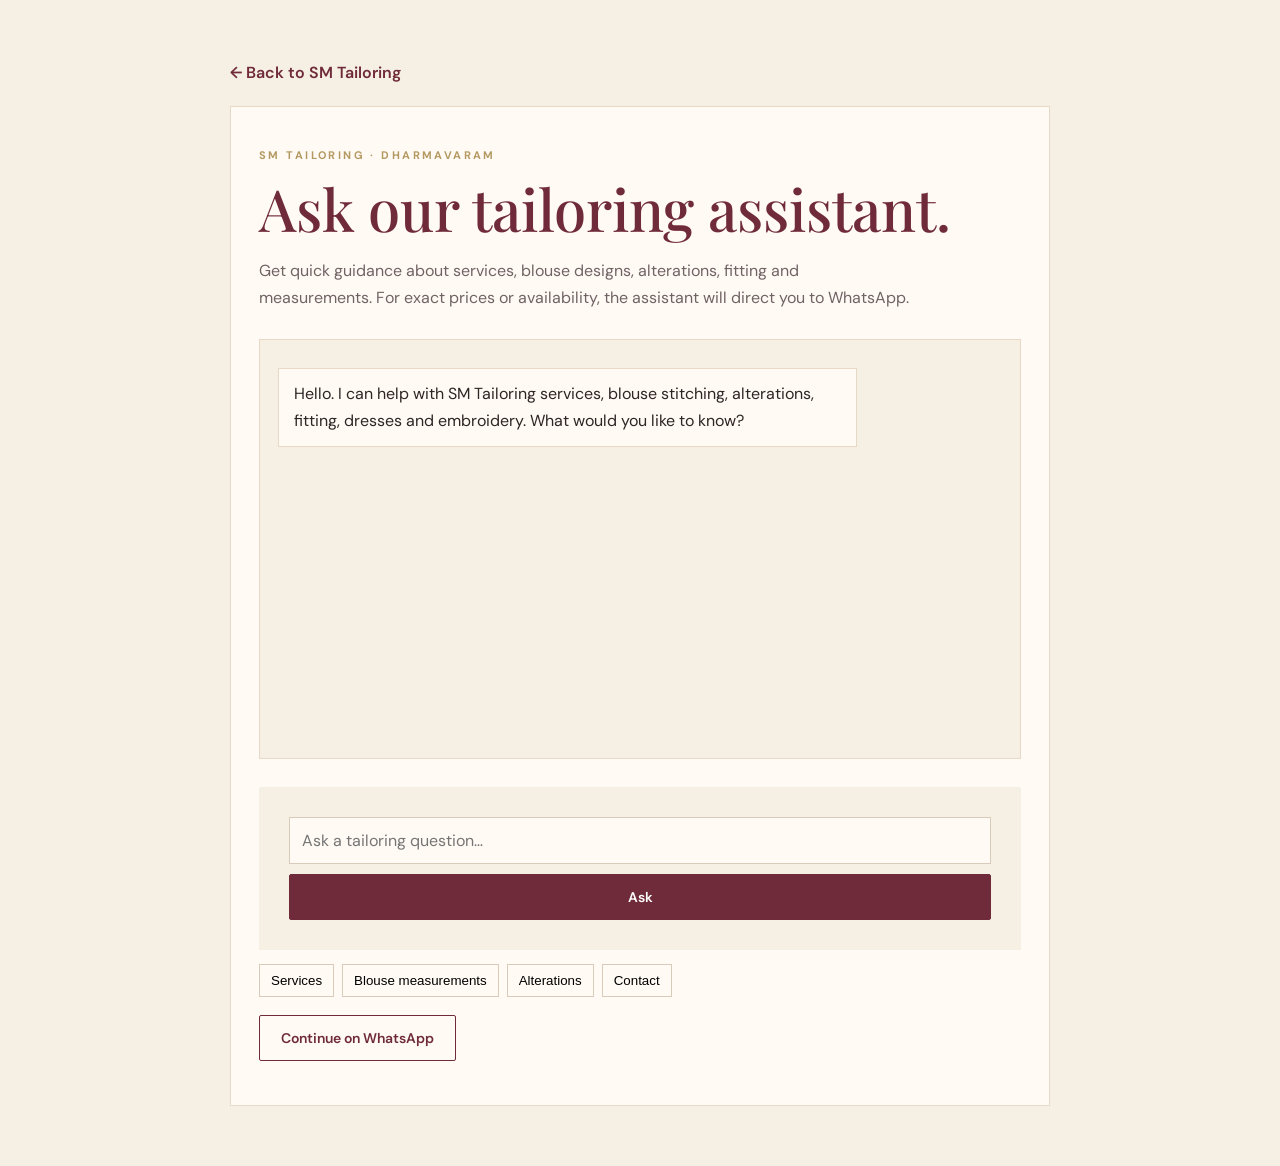
==== ai-assistant.html @ 82d3157c "feat: add free LLM tailoring assistant" ====
<!doctype html>
<html lang="en">
<head>
<meta charset="utf-8">
<meta name="viewport" content="width=device-width,initial-scale=1">
<title>AI Tailoring Assistant | SM Tailoring</title>
<meta name="description" content="Ask the SM Tailoring assistant about blouse stitching, alterations, dresses, embroidery and fitting.">
<link rel="stylesheet" href="style.css">
<style>
.assistant-page{min-height:100vh;padding:60px 7%;background:var(--ivory)}
.assistant-shell{max-width:820px;margin:auto}
.assistant-card{background:var(--white);border:1px solid #e7d9c6;padding:28px}
.assistant-title{font:500 clamp(38px,6vw,58px)/1.1 'Playfair Display',serif;color:var(--burgundy);margin:12px 0 18px}
.assistant-note{color:var(--muted);max-width:650px}
.chat{height:420px;overflow:auto;margin:28px 0;padding:18px;background:var(--ivory);border:1px solid #e7d9c6}
.msg{max-width:80%;padding:12px 15px;margin:10px 0;white-space:pre-wrap}
.msg.assistant{background:var(--white);border:1px solid #e7d9c6}
.msg.user{margin-left:auto;background:var(--burgundy);color:white}
.assistant-form{display:flex;gap:10px}
.assistant-form input{margin:0}
.assistant-form button{flex:0 0 auto}
.quick{display:flex;gap:8px;flex-wrap:wrap;margin-top:14px}
.quick button{border:1px solid #d8cbb9;background:var(--white);padding:8px 11px;cursor:pointer}
.back{display:inline-block;margin-bottom:20px;color:var(--burgundy);text-decoration:none;font-weight:600}
@media(max-width:600px){.assistant-page{padding:35px 5%}.assistant-card{padding:20px}.chat{height:380px}.assistant-form{flex-direction:column}.assistant-form button{width:100%}}
</style>
</head>
<body>
<main class="assistant-page">
<div class="assistant-shell">
<a class="back" href="index.html">← Back to SM Tailoring</a>
<div class="assistant-card">
<p class="eyebrow">SM TAILORING · DHARMAVARAM</p>
<h1 class="assistant-title">Ask our tailoring assistant.</h1>
<p class="assistant-note">Get quick guidance about services, blouse designs, alterations, fitting and measurements. For exact prices or availability, the assistant will direct you to WhatsApp.</p>

<div id="chat" class="chat" aria-live="polite">
<div class="msg assistant">Hello. I can help with SM Tailoring services, blouse stitching, alterations, fitting, dresses and embroidery. What would you like to know?</div>
</div>

<form id="assistant-form" class="assistant-form">
<input id="message" maxlength="1000" autocomplete="off" placeholder="Ask a tailoring question…" required>
<button class="button primary" type="submit">Ask</button>
</form>

<div class="quick">
<button type="button" data-question="What services do you provide?">Services</button>
<button type="button" data-question="What measurements are usually needed for a blouse?">Blouse measurements</button>
<button type="button" data-question="Can you alter an existing blouse?">Alterations</button>
<button type="button" data-question="How can I contact SM Tailoring?">Contact</button>
</div>

<p style="margin-top:18px"><a class="button secondary" href="https://wa.me/919177787592?text=Hello%20SM%20Tailoring%2C%20I%20used%20your%20AI%20assistant%20and%20would%20like%20to%20ask%20about%20an%20order." target="_blank" rel="noopener">Continue on WhatsApp</a></p>
</div>
</div>
</main>
<script>
const chat=document.querySelector('#chat');
const form=document.querySelector('#assistant-form');
const input=document.querySelector('#message');

function addMessage(text,type){
  const el=document.createElement('div');
  el.className='msg '+type;
  el.textContent=text;
  chat.appendChild(el);
  chat.scrollTop=chat.scrollHeight;
}

async function ask(message){
  addMessage(message,'user');
  input.value='';
  input.disabled=true;
  form.querySelector('button').disabled=true;
  addMessage('Thinking…','assistant');
  const thinking=chat.lastElementChild;

  try{
    const response=await fetch('/api/chat',{
      method:'POST',
      headers:{'Content-Type':'application/json'},
      body:JSON.stringify({message})
    });
    const data=await response.json();
    thinking.remove();
    if(!response.ok) throw new Error(data.error||'Request failed');
    addMessage(data.answer,'assistant');
  }catch(error){
    thinking.remove();
    addMessage(error.message||'The assistant is temporarily unavailable. Please use WhatsApp.','assistant');
  }finally{
    input.disabled=false;
    form.querySelector('button').disabled=false;
    input.focus();
  }
}

form.addEventListener('submit',event=>{
  event.preventDefault();
  const message=input.value.trim();
  if(message) ask(message);
});

document.querySelectorAll('[data-question]').forEach(button=>{
  button.addEventListener('click',()=>ask(button.dataset.question));
});
</script>
</body>
</html>
---- style.css ----
@import url('https://fonts.googleapis.com/css2?family=DM+Sans:wght@400;500;600;700&family=Playfair+Display:ital,wght@0,500;0,600;1,500;1,600&display=swap');
:root{--ivory:#f5efe4;--burgundy:#702b3a;--gold:#b49a62;--ink:#2e2525;--muted:#706365;--white:#fffaf4}*{box-sizing:border-box}html{scroll-behavior:smooth}body{margin:0;background:var(--ivory);color:var(--ink);font-family:'DM Sans',sans-serif;line-height:1.65}a{color:inherit}.site-header{height:auto;min-height:90px;padding:18px 7%;display:flex;align-items:center;justify-content:space-between;gap:24px;background:var(--white);position:sticky;top:0;z-index:5;border-bottom:1px solid #e9dfd1}.brand{display:flex;gap:12px;align-items:center;text-decoration:none}.monogram{display:grid;place-items:center;border:1px solid var(--gold);color:var(--burgundy);font-family:'Playfair Display',serif;font-size:24px;width:54px;height:54px;border-radius:50%}.brand b{display:block;letter-spacing:.13em;font-size:14px;color:var(--burgundy)}.brand small{display:block;font-size:11px;color:var(--muted)}.nav{display:flex;align-items:center;gap:28px}.nav a{text-decoration:none;font-size:14px}.nav a:hover{color:var(--burgundy)}.nav .nav-cta{background:var(--burgundy);color:white;padding:11px 18px;border-radius:2px}.menu-toggle{display:none;background:none;border:0;font-size:25px;color:var(--burgundy)}.hero{padding:85px 9%;min-height:560px;display:grid;grid-template-columns:1.1fr .9fr;align-items:center;gap:40px;background:linear-gradient(110deg,var(--ivory) 50%,#eee2d2 50%)}.eyebrow{font-size:11px;letter-spacing:.22em;font-weight:700;color:var(--gold)}h1,h2{font-family:'Playfair Display',serif;font-weight:500;line-height:1.12;color:var(--burgundy)}h1{font-size:clamp(48px,6vw,78px);margin:16px 0}h1 em{color:var(--gold)}h2{font-size:clamp(36px,4vw,52px);margin:12px 0 24px}.hero-content>p:not(.eyebrow){max-width:490px;color:var(--muted);font-size:17px}.actions{display:flex;gap:14px;flex-wrap:wrap;margin-top:28px}.button{display:inline-block;padding:13px 21px;border:1px solid var(--burgundy);font:600 14px 'DM Sans',sans-serif;text-decoration:none;cursor:pointer;border-radius:2px}.primary{background:var(--burgundy);color:white}.secondary{color:var(--burgundy);background:transparent}.button:hover{filter:brightness(1.1)}.hero-art{min-height:350px;display:grid;place-items:center;position:relative;border:1px solid #d3bf9b;background:radial-gradient(ellipse at center,#fffaf4 0 35%,#e8d7c2 36% 60%,#d8c1a4 61%);border-radius:48% 48% 3px 3px}.thread-circle{width:190px;height:190px;border:1px solid var(--gold);outline:12px solid #b49a6220;border-radius:50%;display:grid;place-items:center;font:italic 65px 'Playfair Display',serif;color:var(--burgundy)}.hero-art>span{position:absolute;bottom:20px;letter-spacing:.2em;text-transform:uppercase;font-size:10px;color:var(--burgundy)}.section{padding:85px 9%}.intro{text-align:center;background:var(--white)}.intro-copy{max-width:720px;margin:0 auto;color:var(--muted)}.services{text-align:center}.service-grid{display:grid;grid-template-columns:repeat(3,1fr);gap:18px;text-align:left;margin-top:40px}.service-grid article{padding:28px;background:var(--white);border:1px solid #e7d9c6;min-height:190px}.service-grid article span{color:var(--gold);font-size:12px;letter-spacing:.15em}.service-grid h3{font:500 23px 'Playfair Display',serif;color:var(--burgundy);margin:14px 0 8px}.service-grid p{font-size:14px;color:var(--muted);margin:0}.quote-band{padding:48px 20px;background:var(--burgundy);text-align:center;color:var(--ivory);font:italic 30px 'Playfair Display',serif}.contact{display:grid;grid-template-columns:1fr 1fr;gap:70px;background:var(--white)}.contact p{color:var(--muted)}.contact strong{color:var(--ink)}form{padding:30px;background:var(--ivory);display:flex;flex-direction:column;gap:9px}form h3{font:500 27px 'Playfair Display',serif;color:var(--burgundy);margin:0 0 10px}label{font-size:13px;font-weight:600}input,select,textarea{font:16px 'DM Sans',sans-serif;padding:12px;border:1px solid #d8cbb9;background:var(--white);width:100%;margin-bottom:8px}form small{font-size:12px;color:var(--muted)}footer{display:flex;justify-content:space-between;align-items:center;padding:28px 7%;gap:20px;background:var(--ivory);font-size:12px;color:var(--muted)}.footer-brand{transform:scale(.9);transform-origin:left center}@media(max-width:800px){.site-header{padding:14px 5%;flex-wrap:wrap}.menu-toggle{display:block}.nav{display:none;width:100%;flex-direction:column;align-items:stretch;gap:0}.nav.open{display:flex}.nav a{padding:12px 0}.nav .nav-cta{text-align:center;margin-top:8px}.hero{grid-template-columns:1fr;padding:60px 7%;gap:35px}.hero-art{min-height:270px}.section{padding:65px 7%}.service-grid{grid-template-columns:repeat(2,1fr)}.contact{grid-template-columns:1fr;gap:35px}footer{flex-direction:column;align-items:flex-start}}@media(max-width:480px){.service-grid{grid-template-columns:1fr}.quote-band{font-size:24px}.brand small{font-size:10px}footer{padding:24px 6%}}@media(prefers-reduced-motion:reduce){html{scroll-behavior:auto}}
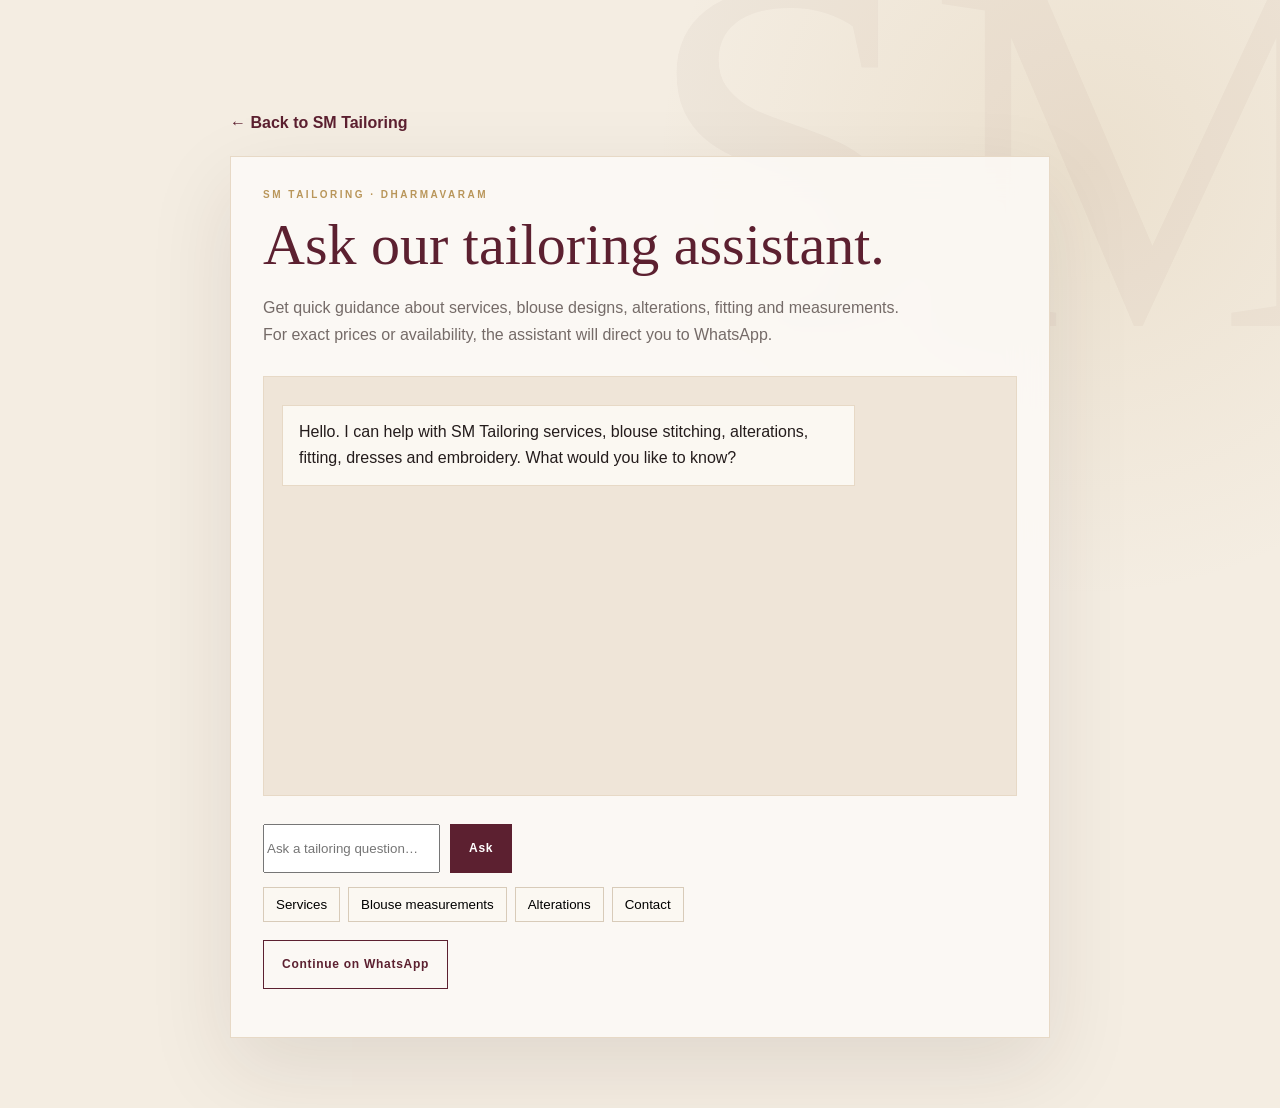
==== commit c83eb77b: "Polish AI assistant page and fix theme variables" ====
--- a/ai-assistant.html
+++ b/ai-assistant.html
@@ -7,23 +7,23 @@
 <meta name="description" content="Ask the SM Tailoring assistant about blouse stitching, alterations, dresses, embroidery and fitting.">
 <link rel="stylesheet" href="style.css">
 <style>
-.assistant-page{min-height:100vh;padding:60px 7%;background:var(--ivory)}
+.assistant-page{min-height:100vh;padding:110px 7% 70px;background:radial-gradient(circle at 85% 15%,rgba(185,149,88,.14),transparent 30%),var(--cream);position:relative;overflow:hidden}.assistant-page:before{content:'SM';position:absolute;right:-8vw;top:-8vw;font:500 40vw/1 'Playfair Display',serif;color:rgba(91,31,50,.035);pointer-events:none}
 .assistant-shell{max-width:820px;margin:auto}
-.assistant-card{background:var(--white);border:1px solid #e7d9c6;padding:28px}
-.assistant-title{font:500 clamp(38px,6vw,58px)/1.1 'Playfair Display',serif;color:var(--burgundy);margin:12px 0 18px}
+.assistant-card{position:relative;z-index:1;background:rgba(252,250,246,.88);backdrop-filter:blur(18px);border:1px solid #e7d9c6;padding:32px;box-shadow:0 30px 80px rgba(50,27,25,.10)}
+.assistant-title{font:500 clamp(38px,6vw,58px)/1.1 'Playfair Display',serif;color:var(--wine);margin:12px 0 18px}
 .assistant-note{color:var(--muted);max-width:650px}
-.chat{height:420px;overflow:auto;margin:28px 0;padding:18px;background:var(--ivory);border:1px solid #e7d9c6}
-.msg{max-width:80%;padding:12px 15px;margin:10px 0;white-space:pre-wrap}
-.msg.assistant{background:var(--white);border:1px solid #e7d9c6}
-.msg.user{margin-left:auto;background:var(--burgundy);color:white}
+.chat{height:420px;overflow:auto;margin:28px 0;padding:18px;background:#efe5d8;border:1px solid #e7d9c6;scroll-behavior:smooth}
+.msg{max-width:80%;padding:13px 16px;margin:10px 0;white-space:pre-wrap;animation:assistantIn .45s cubic-bezier(.22,1,.36,1)}
+.msg.assistant{background:var(--paper);border:1px solid #e7d9c6}
+.msg.user{margin-left:auto;background:var(--wine);color:white}
 .assistant-form{display:flex;gap:10px}
 .assistant-form input{margin:0}
 .assistant-form button{flex:0 0 auto}
 .quick{display:flex;gap:8px;flex-wrap:wrap;margin-top:14px}
-.quick button{border:1px solid #d8cbb9;background:var(--white);padding:8px 11px;cursor:pointer}
-.back{display:inline-block;margin-bottom:20px;color:var(--burgundy);text-decoration:none;font-weight:600}
+.quick button{border:1px solid #d8cbb9;background:var(--paper);padding:9px 12px;cursor:pointer;transition:transform .3s,background .3s}.quick button:hover{transform:translateY(-2px);background:#fff}
+.back{display:inline-block;margin-bottom:20px;color:var(--wine);text-decoration:none;font-weight:600}
 @media(max-width:600px){.assistant-page{padding:35px 5%}.assistant-card{padding:20px}.chat{height:380px}.assistant-form{flex-direction:column}.assistant-form button{width:100%}}
-</style>
+@keyframes assistantIn{from{opacity:0;transform:translateY(8px)}to{opacity:1;transform:none}}@media(prefers-reduced-motion:reduce){.msg,.quick button{animation:none;transition:none}}\n</style>
 </head>
 <body>
 <main class="assistant-page">
--- a/style.css
+++ b/style.css
@@ -1,2 +1,15 @@
-@import url('https://fonts.googleapis.com/css2?family=DM+Sans:wght@400;500;600;700&family=Playfair+Display:ital,wght@0,500;0,600;1,500;1,600&display=swap');
-:root{--ivory:#f5efe4;--burgundy:#702b3a;--gold:#b49a62;--ink:#2e2525;--muted:#706365;--white:#fffaf4}*{box-sizing:border-box}html{scroll-behavior:smooth}body{margin:0;background:var(--ivory);color:var(--ink);font-family:'DM Sans',sans-serif;line-height:1.65}a{color:inherit}.site-header{height:auto;min-height:90px;padding:18px 7%;display:flex;align-items:center;justify-content:space-between;gap:24px;background:var(--white);position:sticky;top:0;z-index:5;border-bottom:1px solid #e9dfd1}.brand{display:flex;gap:12px;align-items:center;text-decoration:none}.monogram{display:grid;place-items:center;border:1px solid var(--gold);color:var(--burgundy);font-family:'Playfair Display',serif;font-size:24px;width:54px;height:54px;border-radius:50%}.brand b{display:block;letter-spacing:.13em;font-size:14px;color:var(--burgundy)}.brand small{display:block;font-size:11px;color:var(--muted)}.nav{display:flex;align-items:center;gap:28px}.nav a{text-decoration:none;font-size:14px}.nav a:hover{color:var(--burgundy)}.nav .nav-cta{background:var(--burgundy);color:white;padding:11px 18px;border-radius:2px}.menu-toggle{display:none;background:none;border:0;font-size:25px;color:var(--burgundy)}.hero{padding:85px 9%;min-height:560px;display:grid;grid-template-columns:1.1fr .9fr;align-items:center;gap:40px;background:linear-gradient(110deg,var(--ivory) 50%,#eee2d2 50%)}.eyebrow{font-size:11px;letter-spacing:.22em;font-weight:700;color:var(--gold)}h1,h2{font-family:'Playfair Display',serif;font-weight:500;line-height:1.12;color:var(--burgundy)}h1{font-size:clamp(48px,6vw,78px);margin:16px 0}h1 em{color:var(--gold)}h2{font-size:clamp(36px,4vw,52px);margin:12px 0 24px}.hero-content>p:not(.eyebrow){max-width:490px;color:var(--muted);font-size:17px}.actions{display:flex;gap:14px;flex-wrap:wrap;margin-top:28px}.button{display:inline-block;padding:13px 21px;border:1px solid var(--burgundy);font:600 14px 'DM Sans',sans-serif;text-decoration:none;cursor:pointer;border-radius:2px}.primary{background:var(--burgundy);color:white}.secondary{color:var(--burgundy);background:transparent}.button:hover{filter:brightness(1.1)}.hero-art{min-height:350px;display:grid;place-items:center;position:relative;border:1px solid #d3bf9b;background:radial-gradient(ellipse at center,#fffaf4 0 35%,#e8d7c2 36% 60%,#d8c1a4 61%);border-radius:48% 48% 3px 3px}.thread-circle{width:190px;height:190px;border:1px solid var(--gold);outline:12px solid #b49a6220;border-radius:50%;display:grid;place-items:center;font:italic 65px 'Playfair Display',serif;color:var(--burgundy)}.hero-art>span{position:absolute;bottom:20px;letter-spacing:.2em;text-transform:uppercase;font-size:10px;color:var(--burgundy)}.section{padding:85px 9%}.intro{text-align:center;background:var(--white)}.intro-copy{max-width:720px;margin:0 auto;color:var(--muted)}.services{text-align:center}.service-grid{display:grid;grid-template-columns:repeat(3,1fr);gap:18px;text-align:left;margin-top:40px}.service-grid article{padding:28px;background:var(--white);border:1px solid #e7d9c6;min-height:190px}.service-grid article span{color:var(--gold);font-size:12px;letter-spacing:.15em}.service-grid h3{font:500 23px 'Playfair Display',serif;color:var(--burgundy);margin:14px 0 8px}.service-grid p{font-size:14px;color:var(--muted);margin:0}.quote-band{padding:48px 20px;background:var(--burgundy);text-align:center;color:var(--ivory);font:italic 30px 'Playfair Display',serif}.contact{display:grid;grid-template-columns:1fr 1fr;gap:70px;background:var(--white)}.contact p{color:var(--muted)}.contact strong{color:var(--ink)}form{padding:30px;background:var(--ivory);display:flex;flex-direction:column;gap:9px}form h3{font:500 27px 'Playfair Display',serif;color:var(--burgundy);margin:0 0 10px}label{font-size:13px;font-weight:600}input,select,textarea{font:16px 'DM Sans',sans-serif;padding:12px;border:1px solid #d8cbb9;background:var(--white);width:100%;margin-bottom:8px}form small{font-size:12px;color:var(--muted)}footer{display:flex;justify-content:space-between;align-items:center;padding:28px 7%;gap:20px;background:var(--ivory);font-size:12px;color:var(--muted)}.footer-brand{transform:scale(.9);transform-origin:left center}@media(max-width:800px){.site-header{padding:14px 5%;flex-wrap:wrap}.menu-toggle{display:block}.nav{display:none;width:100%;flex-direction:column;align-items:stretch;gap:0}.nav.open{display:flex}.nav a{padding:12px 0}.nav .nav-cta{text-align:center;margin-top:8px}.hero{grid-template-columns:1fr;padding:60px 7%;gap:35px}.hero-art{min-height:270px}.section{padding:65px 7%}.service-grid{grid-template-columns:repeat(2,1fr)}.contact{grid-template-columns:1fr;gap:35px}footer{flex-direction:column;align-items:flex-start}}@media(max-width:480px){.service-grid{grid-template-columns:1fr}.quote-band{font-size:24px}.brand small{font-size:10px}footer{padding:24px 6%}}@media(prefers-reduced-motion:reduce){html{scroll-behavior:auto}}+:root{--ink:#241c1c;--wine:#5c2030;--wine-2:#7b3042;--gold:#b9965a;--cream:#f4ede2;--paper:#fbf8f2;--sand:#dfd0bc;--muted:#756b68;--line:#ded2c3;--ease:cubic-bezier(.22,1,.36,1)}*{box-sizing:border-box}html{scroll-behavior:smooth}body{margin:0;background:var(--cream);color:var(--ink);font-family:'DM Sans',sans-serif;line-height:1.65;overflow-x:hidden}.site-noise{position:fixed;inset:0;pointer-events:none;z-index:100;opacity:.035;background-image:url("data:image/svg+xml,%3Csvg viewBox='0 0 180 180' xmlns='http://www.w3.org/2000/svg'%3E%3Cfilter id='n'%3E%3CfeTurbulence type='fractalNoise' baseFrequency='.9' numOctaves='3' stitchTiles='stitch'/%3E%3C/filter%3E%3Crect width='100%25' height='100%25' filter='url(%23n)' opacity='.55'/%3E%3C/svg%3E")}a{color:inherit}.site-header{min-height:82px;padding:16px 5.5%;display:flex;align-items:center;justify-content:space-between;gap:30px;background:rgba(251,248,242,.84);backdrop-filter:blur(18px);-webkit-backdrop-filter:blur(18px);position:fixed;top:0;left:0;right:0;z-index:50;border-bottom:1px solid rgba(92,32,48,.1);transition:background .3s,box-shadow .3s,transform .4s var(--ease)}.site-header.scrolled{background:rgba(251,248,242,.96);box-shadow:0 12px 40px rgba(36,28,28,.08)}.site-header.hidden{transform:translateY(-100%)}.brand{display:flex;gap:11px;align-items:center;text-decoration:none}.monogram{width:48px;height:48px;border:1px solid var(--gold);border-radius:50%;display:grid;place-items:center;color:var(--wine);font:500 21px 'Playfair Display',serif;position:relative}.monogram:after{content:'';position:absolute;inset:5px;border:1px solid rgba(185,150,90,.35);border-radius:50%}.brand b{display:block;color:var(--wine);font-size:13px;letter-spacing:.16em}.brand small{display:block;color:var(--muted);font-size:10px;margin-top:1px}.nav{display:flex;align-items:center;gap:27px}.nav a{text-decoration:none;font-size:12px;letter-spacing:.04em;position:relative}.nav a:not(.nav-cta):after{content:'';position:absolute;left:0;right:100%;bottom:-5px;height:1px;background:var(--wine);transition:right .4s var(--ease)}.nav a:not(.nav-cta):hover:after{right:0}.nav-cta{padding:10px 17px!important;background:var(--wine);color:#fff!important}.menu-toggle{display:none;background:none;border:0;color:var(--wine);font-size:25px;cursor:pointer}.hero{min-height:100svh;padding:145px 7% 70px;position:relative;overflow:hidden;background:var(--cream)}.hero-backdrop{position:absolute;inset:0;background:linear-gradient(90deg,rgba(244,237,226,.98) 0%,rgba(244,237,226,.88) 46%,rgba(244,237,226,.15) 100%),url('assets/hero.jpg') center/cover no-repeat;transform:scale(1.04);animation:heroBreath 14s ease-in-out infinite alternate}.hero-grid{position:relative;z-index:2;max-width:1280px;margin:auto;min-height:calc(100svh - 215px);display:grid;grid-template-columns:1.02fr .98fr;align-items:center;gap:60px}.hero-copy{max-width:680px}.eyebrow{margin:0;color:var(--gold);font-size:10px;line-height:1.2;font-weight:700;letter-spacing:.25em}.hero-kicker{font-size:13px;letter-spacing:.12em;text-transform:uppercase;color:var(--wine);margin:35px 0 0}.hero h1{font:500 clamp(58px,8vw,116px)/.91 'Playfair Display',serif;letter-spacing:-.045em;color:var(--wine);margin:15px 0 25px}.hero h1 em,.story h2 em,.services-heading h2 em,.statement h2 em,.process-heading h2 em,.contact-copy h2 em{color:var(--gold);font-style:italic}.hero-lead{max-width:550px;color:var(--muted);font-size:16px}.actions{display:flex;gap:12px;flex-wrap:wrap;margin-top:30px}.button{border:1px solid var(--wine);min-height:49px;padding:13px 18px;display:inline-flex;align-items:center;justify-content:center;gap:18px;text-decoration:none;font:600 12px 'DM Sans',sans-serif;letter-spacing:.06em;cursor:pointer;transition:transform .35s var(--ease),background .35s,color .35s,box-shadow .35s}.button i{font-style:normal;font-size:16px}.button.primary{background:var(--wine);color:#fff}.button.primary:hover{background:var(--wine-2);box-shadow:0 15px 30px rgba(92,32,48,.2)}.button.secondary{background:transparent;color:var(--wine)}.button.secondary:hover{background:var(--paper)}.hero-meta{display:flex;gap:28px;margin-top:55px;padding-top:18px;border-top:1px solid rgba(92,32,48,.18);max-width:620px}.hero-meta span{font-size:10px;text-transform:uppercase;letter-spacing:.13em;color:var(--muted)}.hero-meta b{color:var(--wine);margin-right:7px}.hero-visual{min-height:560px;position:relative;display:grid;place-items:center}.hero-medallion{width:min(31vw,380px);aspect-ratio:1;border-radius:50%;display:grid;place-items:center;align-content:center;position:relative;background:radial-gradient(circle at 35% 30%,#fffaf2,#e4d1b8 64%,#c8aa7b);box-shadow:inset 0 0 0 1px rgba(92,32,48,.18),0 35px 80px rgba(65,37,24,.13);animation:float 6s ease-in-out infinite}.hero-medallion:before,.hero-medallion:after{content:'';position:absolute;border-radius:50%;border:1px solid rgba(92,32,48,.18)}.hero-medallion:before{inset:18px}.hero-medallion:after{inset:31px;border-color:rgba(185,150,90,.45)}.hero-medallion strong{font:500 clamp(75px,10vw,140px)/1 'Playfair Display',serif;color:var(--wine);letter-spacing:-.08em}.hero-medallion small{font-size:8px;letter-spacing:.35em;color:var(--wine);margin-left:.35em}.needle-line{position:absolute;width:125%;height:1px;background:linear-gradient(90deg,transparent,var(--gold),transparent);transform:rotate(-36deg);opacity:.8}.fabric-orbit{position:absolute;border:1px solid rgba(92,32,48,.2);border-radius:48% 52% 55% 45%;width:75%;height:50%;transform:rotate(28deg);animation:orbit 12s linear infinite}.orbit-two{width:58%;height:78%;transform:rotate(-28deg);animation-direction:reverse;border-color:rgba(185,150,90,.45)}.visual-note{position:absolute;font-size:9px;letter-spacing:.3em;color:var(--wine);padding:7px 10px;border-bottom:1px solid var(--gold);animation:pulse 4s ease-in-out infinite}.note-one{top:19%;right:12%}.note-two{bottom:21%;left:9%;animation-delay:1s}.note-three{top:45%;right:0;animation-delay:2s}.scroll-cue{position:absolute;z-index:3;bottom:28px;left:7%;display:flex;align-items:center;gap:10px;text-decoration:none;text-transform:uppercase;letter-spacing:.2em;font-size:9px;color:var(--muted)}.scroll-cue span{width:1px;height:36px;background:var(--gold);display:block;animation:scrollLine 1.8s ease-in-out infinite}.marquee{overflow:hidden;background:var(--wine);color:var(--cream);white-space:nowrap;border-bottom:1px solid rgba(255,255,255,.12)}.marquee-track{display:inline-flex;align-items:center;gap:26px;min-width:max-content;padding:15px 0;animation:marquee 30s linear infinite}.marquee span{font:500 14px 'Playfair Display',serif;font-style:italic}.marquee i{font-style:normal;color:var(--gold);font-size:11px}.section{padding:120px 7%;max-width:1440px;margin:auto}.section-index{display:flex;align-items:center;gap:15px;color:var(--gold);font-size:10px;letter-spacing:.18em;font-weight:700;margin-bottom:65px}.section-index:after{content:'';height:1px;background:var(--line);flex:1}.section-index span{color:var(--muted);font-weight:500}.story{padding-bottom:100px}.story-layout{display:grid;grid-template-columns:1fr 1fr;gap:100px;align-items:end}.story h2,.services-heading h2,.process-heading h2,.contact-copy h2{font:500 clamp(44px,6vw,75px)/.98 'Playfair Display',serif;letter-spacing:-.035em;color:var(--wine);margin:15px 0 0}.story-copy{max-width:520px;color:var(--muted);font-size:15px}.story-copy p:first-child{font-size:19px;color:var(--ink)}.text-link{display:inline-flex;gap:12px;margin-top:12px;color:var(--wine);text-decoration:none;font-size:12px;font-weight:700;letter-spacing:.08em;border-bottom:1px solid var(--gold);padding-bottom:6px}.craft-panel{margin-top:110px;min-height:390px;background:var(--wine);color:var(--cream);display:grid;grid-template-columns:1fr 1fr;overflow:hidden;position:relative}.craft-copy{padding:65px;align-self:center;max-width:520px}.craft-copy h3{font:500 clamp(36px,4vw,57px)/1 'Playfair Display',serif;margin:15px 0;color:#fff}.craft-copy p:last-child{color:#dfcfc2;max-width:450px}.thread-art{position:relative;overflow:hidden;background:radial-gradient(circle at 50% 50%,#8a4052,#5c2030 62%)}.thread-art:before{content:'';position:absolute;inset:-30%;border:1px solid rgba(255,255,255,.18);border-radius:50%;transform:rotate(-25deg)}.thread-art span{position:absolute;height:1px;background:linear-gradient(90deg,transparent,var(--gold),transparent);width:150%;left:-25%;transform:rotate(var(--r));top:var(--t)}.thread-art span:nth-child(1){--r:24deg;--t:35%}.thread-art span:nth-child(2){--r:-35deg;--t:57%}.thread-art span:nth-child(3){--r:72deg;--t:48%}.thread-art b{position:absolute;inset:0;display:grid;place-items:center;font:500 150px 'Playfair Display',serif;color:rgba(255,250,244,.09)}.services-section{padding-top:80px}.services-heading{display:grid;grid-template-columns:1.3fr .7fr;gap:70px;align-items:end;margin-bottom:50px}.services-heading>p{color:var(--muted);max-width:330px;margin:0 0 8px}.service-grid{display:grid;grid-template-columns:repeat(3,1fr);gap:1px;background:var(--line);border:1px solid var(--line)}.service-card{min-height:310px;background:var(--paper);padding:28px;position:relative;transition:transform .6s var(--ease),background .4s,box-shadow .5s;overflow:hidden}.service-card:before{content:'';position:absolute;width:130px;height:130px;border-radius:50%;border:1px solid rgba(185,150,90,.28);right:-60px;top:-60px;transition:transform .8s var(--ease)}.service-card:hover{transform:translateY(-8px);background:#fffdf8;z-index:2;box-shadow:0 25px 45px rgba(40,27,23,.12)}.service-card:hover:before{transform:scale(2.2)}.service-card.featured{background:#efe2d2}.service-no{font-size:9px;letter-spacing:.18em;color:var(--gold)}.service-icon{font:32px 'Playfair Display',serif;color:var(--wine);margin:55px 0 17px}.service-card h3{font:500 28px/1.05 'Playfair Display',serif;color:var(--wine);margin:0 0 12px}.service-card p{font-size:13px;color:var(--muted);max-width:300px}.service-card a{position:absolute;bottom:27px;left:28px;text-decoration:none;color:var(--wine);font-size:11px;font-weight:700;letter-spacing:.08em}.service-card a span{margin-left:9px}.statement{padding:145px 7%;background:var(--wine);color:var(--cream);position:relative;overflow:hidden}.statement:before{content:'SM';position:absolute;right:-2vw;top:-80px;font:500 42vw/1 'Playfair Display',serif;color:rgba(255,255,255,.025)}.statement-inner{position:relative;max-width:850px}.statement h2{font:500 clamp(54px,8vw,105px)/.88 'Playfair Display',serif;letter-spacing:-.045em;margin:20px 0 35px}.statement h2 em{color:var(--gold)}.statement p:last-child{max-width:390px;color:#d8c8bc;font-size:14px}.statement-line{width:110px;height:1px;background:var(--gold)}.process{padding-bottom:130px}.process-heading{max-width:700px;margin-bottom:70px}.process-list{border-top:1px solid var(--line)}.process-item{display:grid;grid-template-columns:80px 1fr 50px;align-items:center;gap:30px;padding:30px 0;border-bottom:1px solid var(--line);transition:padding .45s var(--ease)}.process-item:hover{padding-left:18px;padding-right:18px;background:rgba(255,255,255,.25)}.process-item>span{color:var(--gold);font-size:10px;letter-spacing:.2em}.process-item h3{font:500 27px 'Playfair Display',serif;color:var(--wine);margin:0 0 5px}.process-item p{color:var(--muted);margin:0;font-size:13px;max-width:600px}.process-item>b{font-weight:400;color:var(--gold);text-align:right}.ai-strip{padding:65px 7%;background:#dfd0bc;display:flex;justify-content:space-between;align-items:center;gap:50px}.ai-strip h2{font:500 clamp(34px,4vw,52px)/1 'Playfair Display',serif;color:var(--wine);margin:12px 0}.ai-strip p:last-child{max-width:650px;color:var(--muted);margin:0}.button.light{background:var(--wine);color:#fff;border-color:var(--wine);white-space:nowrap}.contact-section{padding-bottom:130px}.contact-grid{display:grid;grid-template-columns:1fr .78fr;gap:100px;align-items:start}.contact-copy>p:not(.eyebrow){max-width:550px;color:var(--muted);font-size:15px}.contact-details{display:grid;grid-template-columns:1fr 1fr;gap:35px;margin:45px 0}.contact-details a{text-decoration:none}.contact-details small{display:block;font-size:9px;letter-spacing:.18em;color:var(--gold);margin-bottom:8px}.contact-details strong{font-size:13px;color:var(--wine);line-height:1.5;display:block}.enquiry-card{background:var(--paper);border:1px solid var(--line);padding:34px;display:flex;flex-direction:column;gap:8px;box-shadow:0 30px 70px rgba(40,27,23,.07)}.form-top{display:flex;justify-content:space-between;color:var(--gold);font-size:9px;letter-spacing:.18em;margin-bottom:30px}.enquiry-card h3{font:500 31px/1.05 'Playfair Display',serif;color:var(--wine);margin:0 0 12px}.enquiry-card label{font-size:10px;font-weight:700;letter-spacing:.1em;text-transform:uppercase;margin-top:7px}.enquiry-card input,.enquiry-card select,.enquiry-card textarea{width:100%;border:0;border-bottom:1px solid var(--line);background:transparent;padding:11px 0;margin:0;outline:none;font:15px 'DM Sans',sans-serif;color:var(--ink);border-radius:0}.enquiry-card input:focus,.enquiry-card select:focus,.enquiry-card textarea:focus{border-bottom-color:var(--gold)}.enquiry-card textarea{resize:vertical}.enquiry-card button{margin-top:20px}.enquiry-card small{font-size:10px;color:var(--muted);margin-top:3px}.footer-main{padding:45px 7%;display:flex;justify-content:space-between;align-items:center;background:var(--paper);border-top:1px solid var(--line)}.footer-main p{font-size:10px;color:var(--muted)}.footer-bottom{padding:13px 7%;display:flex;justify-content:space-between;background:var(--wine);color:#d8c8bc;font-size:9px;letter-spacing:.12em;text-transform:uppercase}.footer-bottom a{text-decoration:none;color:var(--cream)}.reveal{opacity:0;transform:translateY(30px);transition:opacity .9s var(--ease),transform .9s var(--ease)}.reveal.is-visible{opacity:1;transform:none}.reveal-delay{transition-delay:.12s}@keyframes heroBreath{to{transform:scale(1.08)}}@keyframes float{0%,100%{transform:translateY(0) rotate(0)}50%{transform:translateY(-13px) rotate(1deg)}}@keyframes orbit{to{transform:rotate(388deg)}}@keyframes pulse{0%,100%{opacity:.55}50%{opacity:1}}@keyframes scrollLine{0%{transform:scaleY(0);transform-origin:top}45%{transform:scaleY(1);transform-origin:top}55%{transform:scaleY(1);transform-origin:bottom}100%{transform:scaleY(0);transform-origin:bottom}}@keyframes marquee{to{transform:translateX(-50%)}}@media(max-width:900px){.site-header{padding:13px 5%}.nav{gap:17px}.hero{padding-left:6%;padding-right:6%}.hero-grid{grid-template-columns:1fr;min-height:auto}.hero-copy{max-width:720px}.hero-visual{min-height:430px}.hero-medallion{width:min(62vw,330px)}.services-heading,.story-layout,.contact-grid{grid-template-columns:1fr;gap:35px}.story-layout{align-items:start}.service-grid{grid-template-columns:repeat(2,1fr)}.craft-panel{grid-template-columns:1fr}.thread-art{min-height:300px}.contact-grid{gap:60px}}@media(max-width:700px){.site-header{flex-wrap:wrap}.menu-toggle{display:block}.nav{display:none;width:100%;flex-direction:column;align-items:stretch;gap:0;padding:10px 0 4px}.nav.open{display:flex}.nav a{padding:11px 0}.nav-cta{text-align:center;margin-top:7px}.hero{padding-top:125px}.hero h1{font-size:clamp(53px,17vw,82px)}.hero-visual{min-height:340px}.hero-meta{gap:14px;justify-content:space-between}.hero-meta span{font-size:8px}.section{padding:85px 6%}.section-index{margin-bottom:45px}.service-grid{grid-template-columns:1fr}.service-card{min-height:270px}.statement{padding:105px 6%}.statement h2{font-size:clamp(50px,15vw,80px)}.process-item{grid-template-columns:40px 1fr 25px;gap:15px}.process-item h3{font-size:22px}.ai-strip{padding:55px 6%;display:block}.ai-strip .button{margin-top:25px}.contact-details{grid-template-columns:1fr;gap:22px}.footer-main{padding:35px 6%;display:block}.footer-main p{margin-top:25px}.footer-bottom{padding:13px 6%}}@media(max-width:450px){.brand small{display:none}.hero-meta{display:grid;grid-template-columns:1fr}.actions .button{width:100%}.craft-copy{padding:42px 28px}.enquiry-card{padding:25px}.scroll-cue{left:6%}}@media(prefers-reduced-motion:reduce){html{scroll-behavior:auto}.reveal,.reveal.is-visible{transition:none;transform:none;opacity:1}.marquee-track,.hero-medallion,.fabric-orbit,.visual-note,.hero-backdrop{animation:none}.site-header{transition:none}}
+
+/* SM Tailoring premium motion layer */
+.page-loader{position:fixed;inset:0;background:var(--wine);color:var(--cream);z-index:1000;display:grid;place-items:center;align-content:center;gap:15px;transition:opacity .8s var(--ease),visibility .8s}
+.page-loader.done{opacity:0;visibility:hidden}.loader-mark{font:500 72px 'Playfair Display',serif;color:var(--gold)}.loader-line{display:block;width:160px;height:1px;background:rgba(255,255,255,.2);overflow:hidden}.loader-line i{display:block;width:45%;height:100%;background:var(--gold);animation:smLoad 1.1s var(--ease) infinite}.page-loader small{font-size:8px;letter-spacing:.28em}
+.cursor-glow{position:fixed;width:360px;height:360px;border-radius:50%;pointer-events:none;z-index:2;background:radial-gradient(circle,rgba(185,149,88,.13),transparent 65%);transform:translate(-50%,-50%);mix-blend-mode:multiply}.scroll-progress{position:fixed;left:0;top:0;width:100%;height:3px;z-index:200}.scroll-progress i{display:block;width:0;height:100%;background:var(--gold)}
+.menu-toggle{width:42px;height:42px;position:relative}.menu-toggle span{position:absolute;left:11px;width:20px;height:1px;background:var(--wine);transition:.35s var(--ease)}.menu-toggle span:first-child{top:17px}.menu-toggle span:last-child{top:25px}.menu-toggle[aria-expanded=true] span:first-child{transform:translateY(4px) rotate(45deg)}.menu-toggle[aria-expanded=true] span:last-child{transform:translateY(-4px) rotate(-45deg)}
+.hero{background:radial-gradient(circle at 80% 30%,rgba(185,149,88,.16),transparent 30%),var(--cream)}#thread-canvas{position:absolute;inset:0;width:100%;height:100%;opacity:.48}.hero-wash{position:absolute;inset:0;background:linear-gradient(90deg,rgba(244,237,226,.96),rgba(244,237,226,.72) 46%,rgba(244,237,226,.15));pointer-events:none}.hero-grid{position:relative;z-index:2}.hero-label{display:flex;align-items:center;gap:10px;color:var(--muted);font-size:9px;letter-spacing:.22em}.hero-label span{width:28px;height:1px;background:var(--gold)}.hero-visual{transition:transform .5s var(--ease)}.fashion-orbit{position:absolute;border:1px solid rgba(92,32,48,.18);border-radius:48% 52% 55% 45%;width:75%;height:50%;transform:rotate(28deg);animation:smOrbit 18s linear infinite}.orbit-two{width:58%;height:78%;transform:rotate(-28deg);animation-direction:reverse;border-color:rgba(185,150,90,.45);animation-duration:23s}.orbit-three{width:90%;height:35%;transform:rotate(65deg);border-color:rgba(92,32,48,.08);animation-duration:28s}.medallion-ring{position:absolute;border-radius:50%;border:1px solid rgba(185,150,90,.45)}.ring-a{inset:31px}.ring-b{inset:47px;border-color:rgba(92,32,48,.12)}.floating-tag{position:absolute;background:rgba(251,248,242,.72);backdrop-filter:blur(10px);padding:9px 12px;border:1px solid rgba(92,32,48,.14);box-shadow:0 15px 35px rgba(50,27,25,.08);display:flex;gap:10px;align-items:center;text-transform:uppercase;letter-spacing:.15em;font-size:8px;color:var(--wine);animation:smTagFloat 5s ease-in-out infinite}.floating-tag small{color:var(--gold)}.tag-one{top:16%;right:12%}.tag-two{bottom:16%;left:7%;animation-delay:-1.2s}.tag-three{top:43%;right:-2%;animation-delay:-2.2s}.tag-four{bottom:29%;right:14%;animation-delay:-3.1s}.hero-corner{position:absolute;right:7%;bottom:30px;font-size:8px;letter-spacing:.22em;color:var(--muted)}
+.service-card{transform-style:preserve-3d;will-change:transform}.service-card:after{content:'';position:absolute;inset:0;background:linear-gradient(120deg,transparent 20%,rgba(255,255,255,.4),transparent 60%);transform:translateX(-130%);transition:transform .8s var(--ease)}.service-card:hover:after{transform:translateX(130%)}.service-card:hover .service-icon{transform:translateZ(25px) rotate(-8deg) scale(1.12)}.service-icon{transition:transform .6s var(--ease)}
+.atelier-showcase{padding:130px 7%;background:#e9dfd1;overflow:hidden}.showcase-grid{max-width:1260px;margin:auto;display:grid;grid-template-columns:.75fr 1.25fr;gap:90px;align-items:center}.showcase-copy>p:not(.eyebrow){max-width:450px;color:var(--muted)}.material-board{height:560px;background:var(--paper);border:1px solid rgba(92,32,48,.12);position:relative;padding:22px;box-shadow:var(--shadow);transform:rotate(-1.2deg)}.board-head{display:flex;justify-content:space-between;color:var(--muted);font-size:8px;letter-spacing:.2em;padding-bottom:15px;border-bottom:1px solid var(--line)}.swatch{position:absolute;width:44%;height:38%;display:flex;justify-content:space-between;align-items:flex-end;padding:18px;color:#fff;text-transform:uppercase;letter-spacing:.16em;font-size:8px;box-shadow:0 20px 35px rgba(45,26,22,.12);transition:transform .5s var(--ease)}.swatch b{font-size:20px;font-family:'Playfair Display',serif;font-weight:500}.swatch:hover{transform:translateY(-8px) rotate(1deg)}.swatch-a{left:6%;top:15%;background:repeating-linear-gradient(90deg,#7d3046 0 7px,#6c263c 7px 14px)}.swatch-b{right:6%;top:23%;background:radial-gradient(circle at 20% 20%,#d6bd8e 0 5%,transparent 6%),radial-gradient(circle at 65% 55%,#9f7546 0 4%,transparent 5%),#b99558}.swatch-c{left:13%;bottom:9%;background:linear-gradient(135deg,#2f2930,#59434b 48%,#b99558 49%,#b99558 51%,#59434b 52%,#2f2930)}.swatch-d{right:4%;bottom:5%;background:repeating-linear-gradient(0deg,#eee5d9 0 5px,#d6c4af 5px 6px)}.swatch-d span,.swatch-d b{color:var(--wine)}.board-thread{position:absolute;width:70%;height:1px;background:var(--gold);left:15%;top:58%;transform:rotate(-26deg);animation:smBoardThread 6s ease-in-out infinite}
+.statement-stamp{position:absolute;right:9%;bottom:15%;border:1px solid rgba(185,150,90,.45);width:150px;height:150px;border-radius:50%;display:grid;place-items:center;text-align:center;color:var(--gold);font:500 13px/1.2 'Playfair Display',serif;letter-spacing:.15em;transform:rotate(12deg)}
+.thread{position:absolute;height:1px;background:linear-gradient(90deg,transparent,var(--gold),transparent);width:150%;left:-25%}.thread-1{transform:rotate(24deg);animation:smThread 6s ease-in-out infinite}.thread-2{transform:rotate(-35deg);top:57%;animation:smThread 7s ease-in-out infinite reverse}.thread-3{transform:rotate(72deg);top:48%;animation:smThread 8s ease-in-out infinite}.thread-4{transform:rotate(-7deg);top:75%;animation:smThread 9s ease-in-out infinite reverse}.needle{position:absolute;width:130px;height:1px;background:#e9dbc8;left:25%;top:48%;transform:rotate(40deg)}.needle:after{content:'';position:absolute;right:-3px;top:-2px;width:5px;height:5px;border:1px solid #e9dbc8;border-radius:50%}
+.floating-wa{position:fixed;right:24px;bottom:24px;z-index:45;width:58px;height:58px;border-radius:50%;background:var(--wine);color:#fff;text-decoration:none;display:grid;place-items:center;box-shadow:0 16px 35px rgba(92,32,48,.25);transition:transform .35s var(--ease),width .35s var(--ease),border-radius .35s}.floating-wa span{font-weight:700;font-size:11px}.floating-wa i{position:absolute;right:0;opacity:0;transform:translateX(5px);font-style:normal;font-size:10px;transition:.35s}.floating-wa:hover{width:108px;border-radius:30px;justify-content:flex-start;padding-left:18px}.floating-wa:hover i{opacity:1;transform:translateX(26px)}
+@keyframes smLoad{to{transform:translateX(250%)}}@keyframes smOrbit{to{transform:rotate(388deg)}}@keyframes smTagFloat{0%,100%{transform:translateY(0)}50%{transform:translateY(-7px)}}@keyframes smThread{0%,100%{opacity:.35;translate:-3% 0}50%{opacity:1;translate:3% 0}}@keyframes smBoardThread{0%,100%{transform:rotate(-26deg) translateX(-4%)}50%{transform:rotate(-22deg) translateX(4%)}}
+@media(max-width:900px){.showcase-grid{grid-template-columns:1fr;gap:35px}.material-board{max-width:700px;width:100%;margin:auto}.hero-medallion{width:min(62vw,330px)}}@media(max-width:700px){.cursor-glow{display:none}.atelier-showcase{padding:90px 6%}.material-board{height:460px}.swatch{height:34%;width:47%;padding:12px;font-size:7px}.statement-stamp{width:100px;height:100px;font-size:9px;right:6%;bottom:9%}.floating-wa{right:15px;bottom:15px}}@media(max-width:450px){.material-board{height:390px}.swatch-a{left:4%}.swatch-b{right:4%}.swatch-c{left:8%}.swatch-d{right:2%}}@media(prefers-reduced-motion:reduce){.page-loader,.loader-line i,.fashion-orbit,.floating-tag,.thread,.board-thread,.hero-medallion{animation:none}.cursor-glow{display:none}.site-header,.button,.service-card{transition:none}}
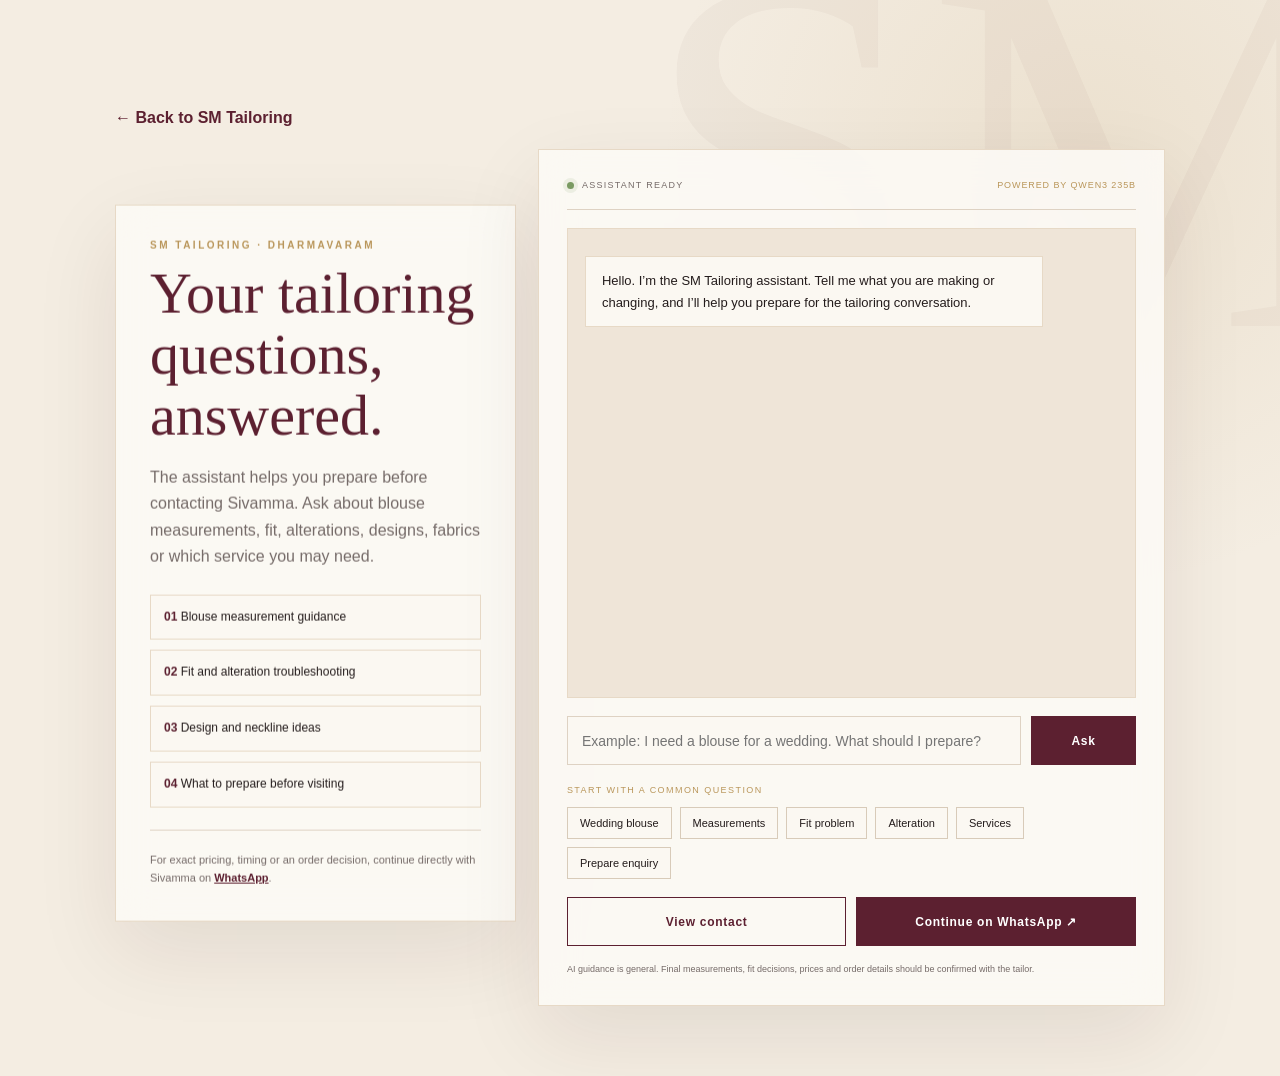
==== commit 9ec76cd2: "Improve AI tailoring assistant UX and consultation flow" ====
--- a/ai-assistant.html
+++ b/ai-assistant.html
@@ -4,106 +4,163 @@
 <meta charset="utf-8">
 <meta name="viewport" content="width=device-width,initial-scale=1">
 <title>AI Tailoring Assistant | SM Tailoring</title>
-<meta name="description" content="Ask the SM Tailoring assistant about blouse stitching, alterations, dresses, embroidery and fitting.">
+<meta name="description" content="AI-powered tailoring guidance from SM Tailoring in Dharmavaram. Get help with blouse designs, measurements, alterations, fitting and enquiries.">
 <link rel="stylesheet" href="style.css">
 <style>
-.assistant-page{min-height:100vh;padding:110px 7% 70px;background:radial-gradient(circle at 85% 15%,rgba(185,149,88,.14),transparent 30%),var(--cream);position:relative;overflow:hidden}.assistant-page:before{content:'SM';position:absolute;right:-8vw;top:-8vw;font:500 40vw/1 'Playfair Display',serif;color:rgba(91,31,50,.035);pointer-events:none}
-.assistant-shell{max-width:820px;margin:auto}
-.assistant-card{position:relative;z-index:1;background:rgba(252,250,246,.88);backdrop-filter:blur(18px);border:1px solid #e7d9c6;padding:32px;box-shadow:0 30px 80px rgba(50,27,25,.10)}
-.assistant-title{font:500 clamp(38px,6vw,58px)/1.1 'Playfair Display',serif;color:var(--wine);margin:12px 0 18px}
-.assistant-note{color:var(--muted);max-width:650px}
-.chat{height:420px;overflow:auto;margin:28px 0;padding:18px;background:#efe5d8;border:1px solid #e7d9c6;scroll-behavior:smooth}
-.msg{max-width:80%;padding:13px 16px;margin:10px 0;white-space:pre-wrap;animation:assistantIn .45s cubic-bezier(.22,1,.36,1)}
+.assistant-page{min-height:100vh;padding:105px 6% 70px;background:radial-gradient(circle at 85% 15%,rgba(185,149,88,.14),transparent 30%),var(--cream);position:relative;overflow:hidden}
+.assistant-page:before{content:'SM';position:absolute;right:-8vw;top:-8vw;font:500 40vw/1 'Playfair Display',serif;color:rgba(91,31,50,.035);pointer-events:none}
+.assistant-shell{max-width:1050px;margin:auto;position:relative;z-index:1}
+.back{display:inline-block;margin-bottom:18px;color:var(--wine);text-decoration:none;font-weight:600}
+.assistant-layout{display:grid;grid-template-columns:.78fr 1.22fr;gap:22px;align-items:start}
+.assistant-intro,.assistant-card{background:rgba(252,250,246,.9);backdrop-filter:blur(18px);border:1px solid #e7d9c6;box-shadow:0 30px 80px rgba(50,27,25,.09)}
+.assistant-intro{padding:34px;position:sticky;top:100px}
+.assistant-title{font:500 clamp(38px,6vw,58px)/1.05 'Playfair Display',serif;color:var(--wine);margin:12px 0 18px}
+.assistant-note{color:var(--muted);margin:0 0 24px}
+.consult-list{display:grid;gap:10px;margin:0;padding:0;list-style:none}
+.consult-list li{padding:12px 13px;background:var(--paper);border:1px solid #e7d9c6;font-size:12px}
+.consult-list b{color:var(--wine)}
+.whatsapp-mini{margin-top:22px;padding-top:20px;border-top:1px solid var(--line);font-size:11px;color:var(--muted)}
+.whatsapp-mini a{color:var(--wine);font-weight:700}
+.assistant-card{padding:28px}
+.chat-head{display:flex;justify-content:space-between;align-items:center;gap:12px;padding-bottom:16px;border-bottom:1px solid var(--line)}
+.status{display:flex;align-items:center;gap:8px;font-size:9px;letter-spacing:.14em;text-transform:uppercase;color:var(--muted)}
+.status i{width:7px;height:7px;border-radius:50%;background:#7a9a62;box-shadow:0 0 0 4px rgba(122,154,98,.12)}
+.model-note{font-size:9px;color:var(--gold);letter-spacing:.1em;text-transform:uppercase}
+.chat{height:470px;overflow:auto;margin:18px 0;padding:17px;background:#efe5d8;border:1px solid #e7d9c6;scroll-behavior:smooth}
+.msg{max-width:86%;padding:13px 16px;margin:10px 0;white-space:pre-wrap;animation:assistantIn .4s cubic-bezier(.22,1,.36,1);font-size:13px}
 .msg.assistant{background:var(--paper);border:1px solid #e7d9c6}
 .msg.user{margin-left:auto;background:var(--wine);color:white}
-.assistant-form{display:flex;gap:10px}
-.assistant-form input{margin:0}
-.assistant-form button{flex:0 0 auto}
-.quick{display:flex;gap:8px;flex-wrap:wrap;margin-top:14px}
-.quick button{border:1px solid #d8cbb9;background:var(--paper);padding:9px 12px;cursor:pointer;transition:transform .3s,background .3s}.quick button:hover{transform:translateY(-2px);background:#fff}
-.back{display:inline-block;margin-bottom:20px;color:var(--wine);text-decoration:none;font-weight:600}
-@media(max-width:600px){.assistant-page{padding:35px 5%}.assistant-card{padding:20px}.chat{height:380px}.assistant-form{flex-direction:column}.assistant-form button{width:100%}}
-@keyframes assistantIn{from{opacity:0;transform:translateY(8px)}to{opacity:1;transform:none}}@media(prefers-reduced-motion:reduce){.msg,.quick button{animation:none;transition:none}}\n</style>
+.typing{opacity:.65;font-style:italic}
+.assistant-form{display:grid;grid-template-columns:1fr auto;gap:10px}
+.assistant-form input{margin:0;border:1px solid var(--line);padding:13px 14px;background:var(--paper);outline:none;font:14px 'DM Sans',sans-serif}
+.assistant-form input:focus{border-color:var(--gold)}
+.assistant-form button{min-width:105px}
+.quick-title{margin:18px 0 9px;font-size:9px;letter-spacing:.16em;text-transform:uppercase;color:var(--gold)}
+.quick{display:flex;gap:8px;flex-wrap:wrap}
+.quick button{border:1px solid #d8cbb9;background:var(--paper);padding:9px 12px;cursor:pointer;transition:transform .3s,background .3s;font:11px 'DM Sans',sans-serif;color:var(--ink)}
+.quick button:hover{transform:translateY(-2px);background:#fff}
+.actions{display:flex;gap:10px;flex-wrap:wrap;margin-top:18px}
+.actions .button{flex:1}
+.disclaimer{font-size:9px;color:var(--muted);margin:16px 0 0}
+@media(max-width:850px){.assistant-layout{grid-template-columns:1fr}.assistant-intro{position:static}.assistant-intro{padding:26px}.chat{height:410px}}
+@media(max-width:600px){.assistant-page{padding:35px 5%}.assistant-card{padding:18px}.assistant-form{grid-template-columns:1fr}.assistant-form button{width:100%}.actions .button{width:100%}}
+@keyframes assistantIn{from{opacity:0;transform:translateY(8px)}to{opacity:1;transform:none}}
+@media(prefers-reduced-motion:reduce){.msg,.quick button{animation:none;transition:none}}
+</style>
 </head>
 <body>
 <main class="assistant-page">
 <div class="assistant-shell">
 <a class="back" href="index.html">← Back to SM Tailoring</a>
-<div class="assistant-card">
+<div class="assistant-layout">
+<section class="assistant-intro">
 <p class="eyebrow">SM TAILORING · DHARMAVARAM</p>
-<h1 class="assistant-title">Ask our tailoring assistant.</h1>
-<p class="assistant-note">Get quick guidance about services, blouse designs, alterations, fitting and measurements. For exact prices or availability, the assistant will direct you to WhatsApp.</p>
+<h1 class="assistant-title">Your tailoring questions, answered.</h1>
+<p class="assistant-note">The assistant helps you prepare before contacting Sivamma. Ask about blouse measurements, fit, alterations, designs, fabrics or which service you may need.</p>
+<ul class="consult-list">
+<li><b>01</b> Blouse measurement guidance</li>
+<li><b>02</b> Fit and alteration troubleshooting</li>
+<li><b>03</b> Design and neckline ideas</li>
+<li><b>04</b> What to prepare before visiting</li>
+</ul>
+<div class="whatsapp-mini">For exact pricing, timing or an order decision, continue directly with Sivamma on <a href="https://wa.me/919177787592?text=Hello%20SM%20Tailoring%2C%20I%20used%20your%20AI%20assistant%20and%20would%20like%20to%20ask%20about%20an%20order." target="_blank" rel="noopener">WhatsApp</a>.</div>
+</section>
+
+<section class="assistant-card" aria-label="SM Tailoring AI assistant">
+<div class="chat-head">
+<div class="status"><i></i> Assistant ready</div>
+<div class="model-note">Powered by Qwen3 235B</div>
+</div>
 
 <div id="chat" class="chat" aria-live="polite">
-<div class="msg assistant">Hello. I can help with SM Tailoring services, blouse stitching, alterations, fitting, dresses and embroidery. What would you like to know?</div>
+<div class="msg assistant">Hello. I’m the SM Tailoring assistant. Tell me what you are making or changing, and I’ll help you prepare for the tailoring conversation.</div>
 </div>
 
 <form id="assistant-form" class="assistant-form">
-<input id="message" maxlength="1000" autocomplete="off" placeholder="Ask a tailoring question…" required>
+<input id="message" maxlength="1500" autocomplete="off" aria-label="Your tailoring question" placeholder="Example: I need a blouse for a wedding. What should I prepare?" required>
 <button class="button primary" type="submit">Ask</button>
 </form>
 
+<p class="quick-title">Start with a common question</p>
 <div class="quick">
-<button type="button" data-question="What services do you provide?">Services</button>
-<button type="button" data-question="What measurements are usually needed for a blouse?">Blouse measurements</button>
-<button type="button" data-question="Can you alter an existing blouse?">Alterations</button>
-<button type="button" data-question="How can I contact SM Tailoring?">Contact</button>
+<button type="button" data-question="I need a blouse for a wedding. What details should I decide before stitching?">Wedding blouse</button>
+<button type="button" data-question="What measurements are usually needed for a blouse?">Measurements</button>
+<button type="button" data-question="My blouse feels tight under the arms. What could be causing it?">Fit problem</button>
+<button type="button" data-question="I have an existing blouse that needs alteration. What should I bring?">Alteration</button>
+<button type="button" data-question="What services does SM Tailoring provide?">Services</button>
+<button type="button" data-question="What should I send on WhatsApp before visiting?">Prepare enquiry</button>
 </div>
 
-<p style="margin-top:18px"><a class="button secondary" href="https://wa.me/919177787592?text=Hello%20SM%20Tailoring%2C%20I%20used%20your%20AI%20assistant%20and%20would%20like%20to%20ask%20about%20an%20order." target="_blank" rel="noopener">Continue on WhatsApp</a></p>
+<div class="actions">
+<a class="button secondary" href="index.html#contact">View contact</a>
+<a class="button primary" href="https://wa.me/919177787592?text=Hello%20SM%20Tailoring%2C%20I%20used%20your%20AI%20assistant%20and%20would%20like%20to%20ask%20about%20an%20order." target="_blank" rel="noopener">Continue on WhatsApp ↗</a>
+</div>
+<p class="disclaimer">AI guidance is general. Final measurements, fit decisions, prices and order details should be confirmed with the tailor.</p>
+</section>
 </div>
 </div>
 </main>
+
 <script>
 const chat=document.querySelector('#chat');
 const form=document.querySelector('#assistant-form');
 const input=document.querySelector('#message');
+const button=form.querySelector('button');
+const messages=[];
 
-function addMessage(text,type){
+function addMessage(text,type,extra=''){
   const el=document.createElement('div');
-  el.className='msg '+type;
+  el.className='msg '+type+' '+extra;
   el.textContent=text;
   chat.appendChild(el);
   chat.scrollTop=chat.scrollHeight;
+  return el;
 }
 
 async function ask(message){
-  addMessage(message,'user');
+  const clean=message.trim();
+  if(!clean)return;
+
+  addMessage(clean,'user');
+  messages.push({role:'user',content:clean});
   input.value='';
   input.disabled=true;
-  form.querySelector('button').disabled=true;
-  addMessage('Thinking…','assistant');
-  const thinking=chat.lastElementChild;
+  button.disabled=true;
+
+  const thinking=addMessage('Thinking…','assistant','typing');
 
   try{
     const response=await fetch('/api/chat',{
       method:'POST',
       headers:{'Content-Type':'application/json'},
-      body:JSON.stringify({message})
+      body:JSON.stringify({message:clean,history:messages.slice(-9,-1)})
     });
     const data=await response.json();
     thinking.remove();
+
     if(!response.ok) throw new Error(data.error||'Request failed');
+
     addMessage(data.answer,'assistant');
+    messages.push({role:'assistant',content:data.answer});
   }catch(error){
     thinking.remove();
-    addMessage(error.message||'The assistant is temporarily unavailable. Please use WhatsApp.','assistant');
+    const fallback='I can still help with services, blouse measurements, alterations and fitting. For exact pricing or order details, please continue on WhatsApp.';
+    addMessage(error.message&&error.message.includes('not configured')?fallback:error.message||fallback,'assistant');
   }finally{
     input.disabled=false;
-    form.querySelector('button').disabled=false;
+    button.disabled=false;
     input.focus();
   }
 }
 
 form.addEventListener('submit',event=>{
   event.preventDefault();
-  const message=input.value.trim();
-  if(message) ask(message);
+  ask(input.value);
 });
 
-document.querySelectorAll('[data-question]').forEach(button=>{
-  button.addEventListener('click',()=>ask(button.dataset.question));
+document.querySelectorAll('[data-question]').forEach(item=>{
+  item.addEventListener('click',()=>ask(item.dataset.question));
 });
 </script>
 </body>
-</html>+</html>
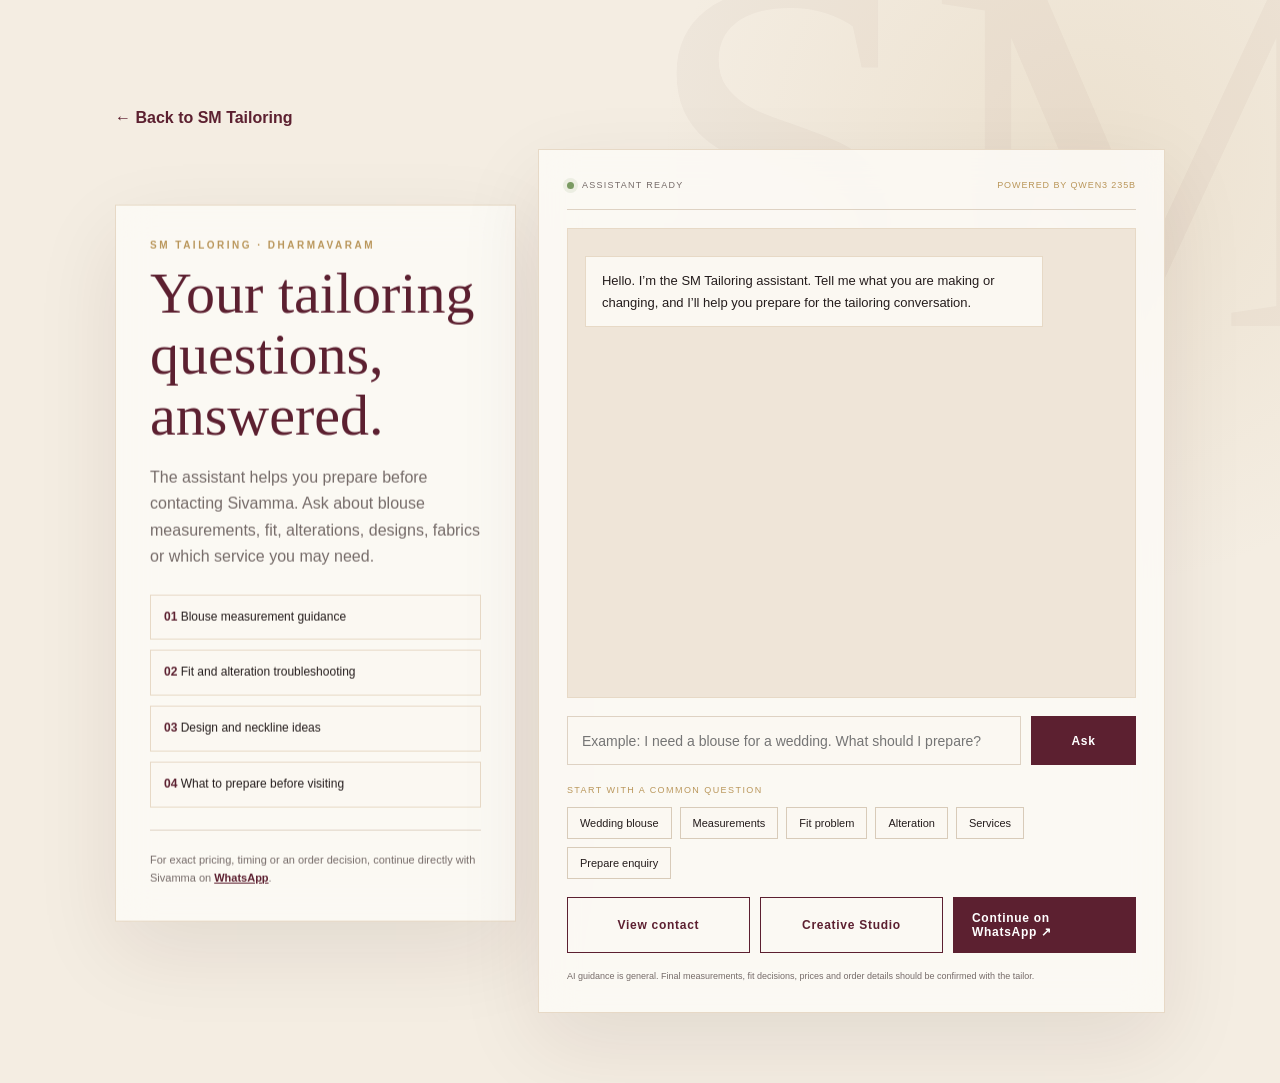
==== commit 88b7f79d: "Link AI assistant to creative studio" ====
--- a/ai-assistant.html
+++ b/ai-assistant.html
@@ -93,6 +93,7 @@
 
 <div class="actions">
 <a class="button secondary" href="index.html#contact">View contact</a>
+<a class="button secondary" href="creative-studio.html">Creative Studio</a>
 <a class="button primary" href="https://wa.me/919177787592?text=Hello%20SM%20Tailoring%2C%20I%20used%20your%20AI%20assistant%20and%20would%20like%20to%20ask%20about%20an%20order." target="_blank" rel="noopener">Continue on WhatsApp ↗</a>
 </div>
 <p class="disclaimer">AI guidance is general. Final measurements, fit decisions, prices and order details should be confirmed with the tailor.</p>
